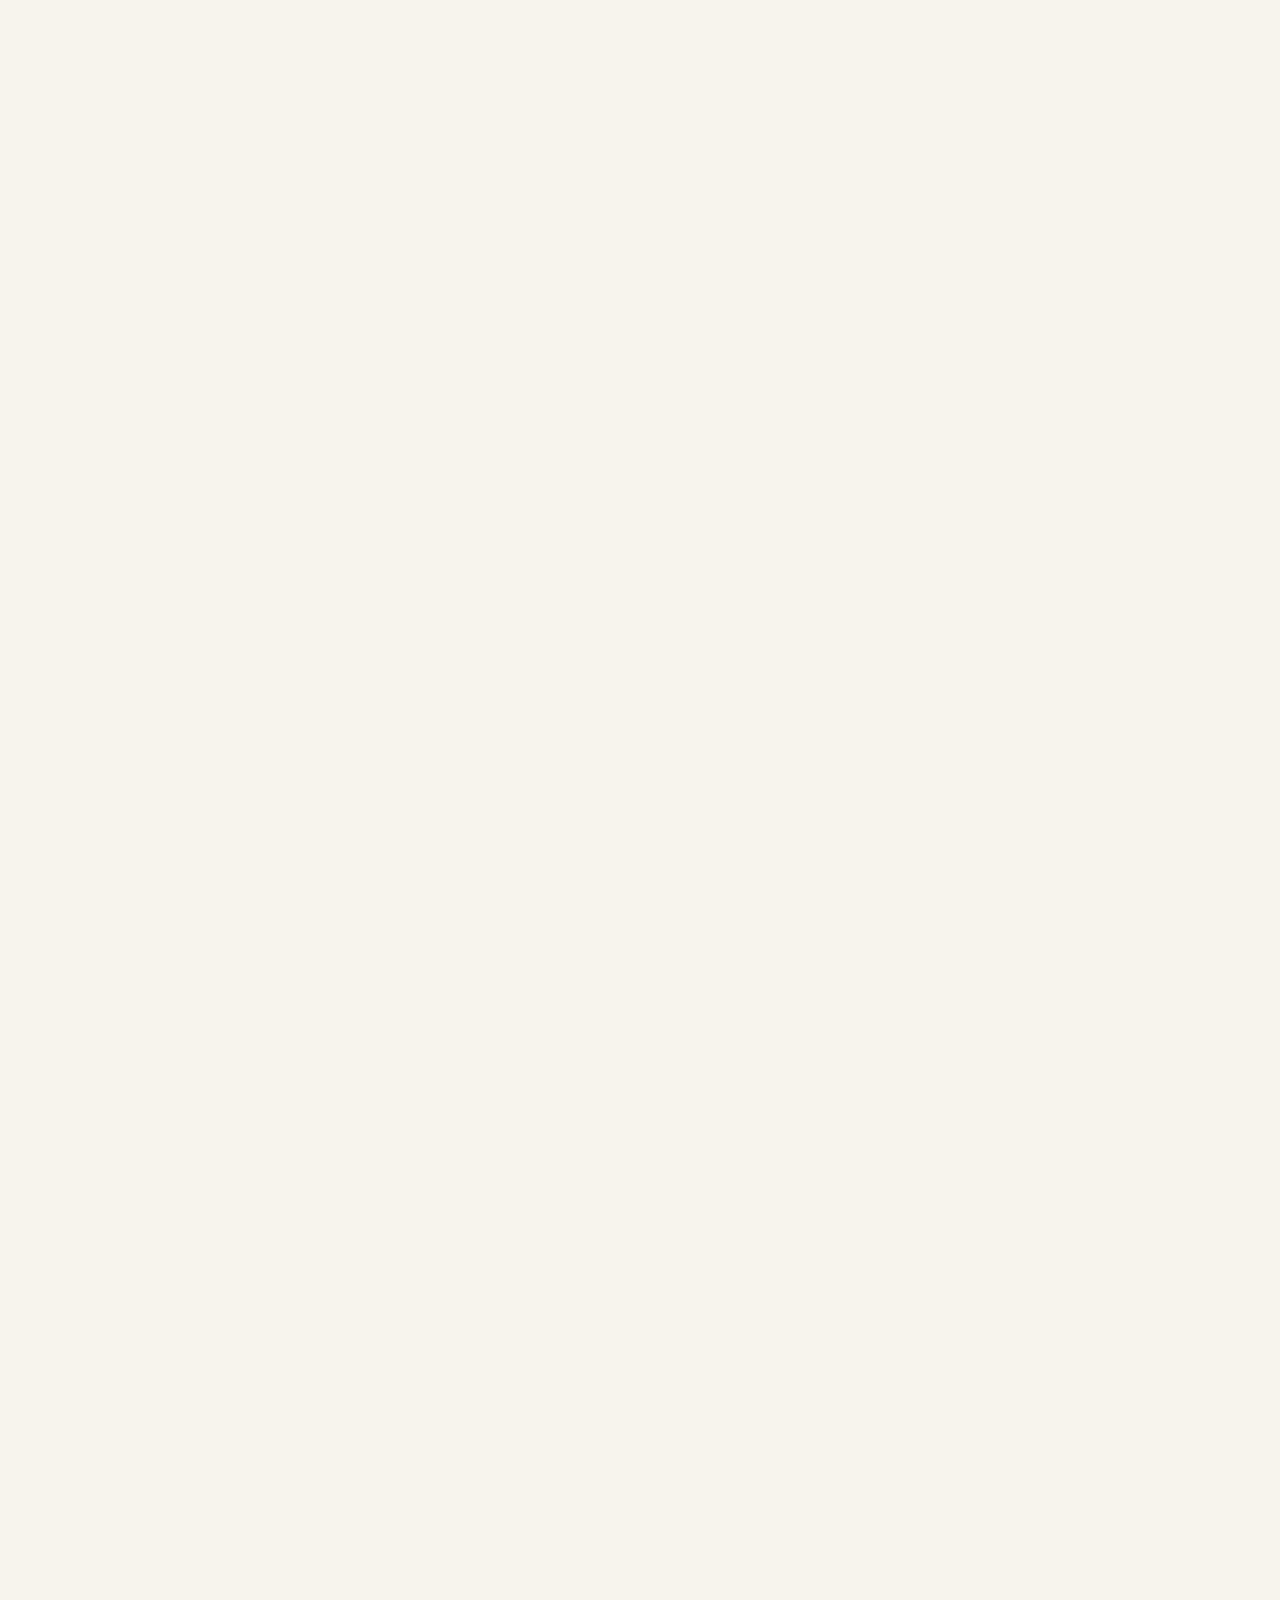
==== About.html @ 475d8a4c "Initial website upload" ====
<!DOCTYPE html>
<html lang="en">

<head>

    <meta charset="UTF-8">

    <meta name="viewport" content="width=device-width, initial-scale=1.0">

    <title>About | Gurpreet</title>

    <link rel="stylesheet" href="Css/Style.css">

</head>


<body>


    <!-- NAVIGATION -->

    <nav class="navbar">

        <div class="logo">
            Gurpreet
        </div>


        <div class="nav-links">

            <a href="Index.html">Home</a>
            <a href="About.html">About</a>
            <a href="Coffee.html">Coffee</a>
            <a href="Shop.html">Shop</a>
            <a href="Innovation.html">Innovation</a>
            <a href="Career.html">Career</a>
            <a href="Journal.html">Journal</a>
        </div>
        <button class="menu-button" onclick="toggleMenu()">
            ☰
        </button>
    </nav>


    <!-- ABOUT HERO -->

    <main>

        <section class="page-hero">

            <p class="eyebrow">
                ABOUT ME
            </p>

            <h1>
                My journey through<br>
                coffee & innovation.
            </h1>

            <p class="page-intro">
                I'm building my journey around coffee,
                food & beverage, entrepreneurship and
                creating experiences people remember.
            </p>

        </section>
        </section>


        <!-- ABOUT PORTRAIT -->

        <section class="about-portrait">

            <div class="about-portrait-image">
                <img src="Images\about-portrait.jpeg" alt="Gurpreet">
            </div>

            <div class="about-portrait-text">

                <p class="eyebrow">
                    THE PERSON BEHIND THE WORK
                </p>

                <h2>
                    Coffee, beverages,
                    business & curiosity.
                </h2>

                <p>
                    I'm interested in understanding how ideas become
                    products, experiences and businesses people actually
                    want to be part of.
                </p>

            </div>

        </section>



        <!-- MY STORY -->

        <section class="about-content">

            <div class="section-label">
                MY STORY
            </div>


            <div class="story">

                <h2>
                    Building businesses,
                    one idea at a time.
                </h2>

                <p>
                    My journey has grown around the food & beverage
                    industry, with a particular interest in coffee,
                    beverages, hospitality and business.
                </p>


                <p>
                    I enjoy being involved in the process — from
                    understanding a product and experimenting with
                    ideas to thinking about customers, operations
                    and how a concept can become a real business.
                </p>

                <p>
                    Today, this website brings together different
                    parts of that journey: my work, my coffee business,
                    beverage experiments, ideas and the things I'm
                    continuing to learn.
                </p>

            </div>

        </section>
        <section class="about-focus">

            <div class="section-label">
                WHAT I'M EXPLORING
            </div>

            <div class="focus-grid">

                <div class="focus-item">
                    <h3>Coffee</h3>
                    <p>
                        Beans, brewing, cold brew and the
                        details behind a great cup.
                    </p>
                </div>

                <div class="focus-item">
                    <h3>Beverages</h3>
                    <p>
                        Flavours, recipes, concepts and
                        beverage development.
                    </p>
                </div>

                <div class="focus-item">
                    <h3>Business</h3>
                    <p>
                        Building ideas into practical
                        products and experiences.
                    </p>
                </div>

                <div class="focus-item">
                    <h3>Learning</h3>
                    <p>
                        Documenting experiments, lessons
                        and everything I'm discovering.
                    </p>
                </div>

            </div>

        </section>

    </main>


    <!-- FOOTER -->

    <footer>

        <div class="logo">
            Gurpreet
        </div>

        <p>
            Coffee • Beverage Innovation • Career
        </p>

    </footer>
    <script src="js/script.js"></script>

</body>

</html>
---- Css/Style.css ----
/* ========================================
   GURPREET WEBSITE
   ======================================== */


/* ---------- RESET ---------- */

* {
    margin: 0;
    padding: 0;
    box-sizing: border-box;
}


/* ---------- BODY ---------- */

body {
    font-family: Arial, sans-serif;
    background-color: #f7f3ed;
    color: #2b211b;
}


/* ---------- NAVIGATION ---------- */

.navbar {
    width: 100%;
    padding: 30px 60px;

    display: flex;
    justify-content: space-between;
    align-items: center;
}


/* LOGO */

.logo {
    font-size: 24px;
    font-weight: 600;
}


/* NAVIGATION LINKS */

.nav-links {
    display: flex;
    gap: 30px;
}


.nav-links a {

    text-decoration: none;

    color: #2b211b;

    font-size: 13px;
    letter-spacing: 0.5px;
    transition: opacity 0.3s ease;

}

.nav-links a:hover {
    opacity: 0.5;
}


/* ---------- HERO ---------- */

.hero {
    min-height: calc(100vh - 90px);

    display: flex;
    flex-direction: column;

    justify-content: center;
    align-items: center;

    text-align: center;

    padding: 40px 20px;
}


/* SMALL TITLE */

.eyebrow {
    font-size: 13px;
    letter-spacing: 3px;

    margin-bottom: 25px;

    opacity: 0.65;
}


/* MAIN HEADING */

.hero h1 {
    font-size: clamp(60px, 8vw, 120px);

    line-height: 0.95;

    letter-spacing: -5px;

    font-weight: 500;

    margin-bottom: 35px;
}


/* DESCRIPTION */

.hero-text {
    max-width: 520px;

    font-size: 18px;

    line-height: 1.6;

    opacity: 0.75;

    margin-bottom: 35px;
}


/* ---------- BUTTONS ---------- */

.hero-buttons {
    display: flex;
    gap: 15px;
}


.button {

    display: inline-block;

    padding: 15px 28px;

    background-color: #2b211b;

    color: #ffffff;

    text-decoration: none;

    border-radius: 2px;

    font-size: 13px;

    letter-spacing: 0.5px;

    transition: transform 0.3s ease,
        opacity 0.3s ease;

}


.button:hover {
    transform: translateY(-2px);

    opacity: 0.85;
}


/* SECONDARY BUTTON */

.button.secondary {
    background-color: transparent;

    color: #2b211b;

    border: 1px solid #2b211b;
}


/* ---------- MOBILE ---------- */

@media (max-width: 768px) {

    .navbar {
        padding: 22px 25px;
    }


    .nav-links {
        display: none;
    }


    .hero h1 {
        letter-spacing: -3px;
    }


    .hero-text {
        font-size: 16px;
    }

}

/* ========================================
   ABOUT PAGE
   ======================================== */


/* ---------- PAGE HERO ---------- */

.page-hero {
    min-height: 65vh;

    display: flex;
    flex-direction: column;

    justify-content: center;
    align-items: center;

    text-align: center;

    padding: 80px 25px;
}


.page-hero h1 {
    font-size: clamp(55px, 8vw, 110px);

    line-height: 0.95;

    letter-spacing: -4px;

    font-weight: 500;

    margin-bottom: 30px;
}


.page-intro {
    max-width: 550px;

    font-size: 19px;

    line-height: 1.6;

    opacity: 0.7;
}


/* ---------- ABOUT CONTENT ---------- */

.about-content {
    max-width: 1100px;

    margin: 0 auto;

    padding: 120px 40px;

    display: grid;

    grid-template-columns: 1fr 2fr;

    gap: 80px;
}


.section-label {
    font-size: 12px;

    letter-spacing: 3px;

    opacity: 0.6;
}


.story h2 {
    font-size: clamp(35px, 5vw, 60px);

    line-height: 1;

    letter-spacing: -2px;

    font-weight: 500;

    margin-bottom: 40px;
}


.story p {
    max-width: 650px;

    font-size: 18px;

    line-height: 1.8;

    margin-bottom: 25px;

    opacity: 0.75;
}


/* ---------- FOOTER ---------- */

footer {
    padding: 50px 60px;

    border-top: 1px solid rgba(43, 33, 27, 0.15);

    display: flex;

    justify-content: space-between;

    align-items: center;
}


footer p {
    font-size: 13px;

    opacity: 0.6;
}


/* ---------- MOBILE ABOUT PAGE ---------- */

@media (max-width: 768px) {

    .page-hero {
        min-height: 60vh;
    }


    .page-hero h1 {
        letter-spacing: -3px;
    }


    .about-content {
        grid-template-columns: 1fr;

        gap: 35px;

        padding: 80px 25px;
    }


    footer {
        padding: 40px 25px;

        flex-direction: column;

        gap: 15px;

        align-items: flex-start;
    }

}

/* ========================================
   COFFEE PAGE
   ======================================== */


/* ---------- COFFEE INTRO ---------- */

.coffee-intro {

    max-width: 1100px;

    margin: 0 auto;

    padding: 120px 40px;

    display: grid;

    grid-template-columns: 1fr 2fr;

    gap: 80px;
}


.coffee-text h2 {

    font-size: clamp(35px, 5vw, 60px);

    line-height: 1;

    letter-spacing: -2px;

    font-weight: 500;

    margin-bottom: 40px;

}


.coffee-text p {

    max-width: 650px;

    font-size: 18px;

    line-height: 1.8;

    margin-bottom: 25px;

    opacity: 0.75;

}


/* ---------- COFFEE GRID ---------- */

.coffee-grid {

    max-width: 1100px;

    margin: 0 auto;

    padding: 40px;

    display: grid;

    grid-template-columns: 1fr 1fr;

    border-top: 1px solid rgba(43, 33, 27, 0.15);

}


.coffee-card {

    padding: 55px 40px;

    border-bottom: 1px solid rgba(43, 33, 27, 0.15);

}


.coffee-card:nth-child(odd) {

    border-right: 1px solid rgba(43, 33, 27, 0.15);

}


.coffee-card span {

    font-size: 12px;

    letter-spacing: 2px;

    opacity: 0.5;

}


.coffee-card h3 {

    font-size: 32px;

    font-weight: 500;

    letter-spacing: -1px;

    margin: 25px 0 15px;

}


.coffee-card p {

    max-width: 400px;

    font-size: 16px;

    line-height: 1.7;

    opacity: 0.7;

}


/* ---------- COFFEE STATEMENT ---------- */

.coffee-statement {

    min-height: 50vh;

    display: flex;

    align-items: center;

    justify-content: center;

    text-align: center;

    padding: 100px 25px;

}


.coffee-statement p {

    max-width: 900px;

    font-size: clamp(35px, 5vw, 70px);

    line-height: 1.05;

    letter-spacing: -3px;

    font-weight: 500;

}


/* ---------- MOBILE ---------- */

@media (max-width: 768px) {

    .coffee-intro {

        grid-template-columns: 1fr;

        gap: 35px;

        padding: 80px 25px;

    }


    .coffee-grid {

        grid-template-columns: 1fr;

        padding: 25px;

    }


    .coffee-card {

        padding: 45px 10px;

    }


    .coffee-card:nth-child(odd) {

        border-right: none;

    }


    .coffee-statement p {

        letter-spacing: -2px;

    }

}

/* ========================================
   SHOP PAGE
   ======================================== */


/* ---------- SHOP SECTION ---------- */

.shop-section {

    max-width: 1200px;

    margin: 0 auto;

    padding: 100px 40px 140px;

}


/* ---------- PRODUCT GRID ---------- */

.product-grid {

    display: grid;

    grid-template-columns: repeat(3, 1fr);

    gap: 25px;

    margin-top: 50px;

}


/* ---------- PRODUCT CARD ---------- */

.product-card {

    border: 1px solid rgba(43, 33, 27, 0.15);

    background: rgba(255, 255, 255, 0.25);

    transition: transform 0.3s ease;

}


.product-card:hover {

    transform: translateY(-5px);

}


/* ---------- PRODUCT IMAGE ---------- */

.product-image {

    aspect-ratio: 1 / 1;

    background-color: #ded7cc;

    display: flex;

    align-items: center;

    justify-content: center;

    text-align: center;

}


.product-image span {

    font-size: 11px;

    letter-spacing: 3px;

    opacity: 0.55;

}


/* ---------- PRODUCT INFO ---------- */

.product-info {

    padding: 30px;

    min-height: 230px;

    display: flex;

    flex-direction: column;

    justify-content: space-between;

}


.product-info h2 {

    font-size: 28px;

    font-weight: 500;

    letter-spacing: -1px;

    margin-bottom: 12px;

}


.product-info p {

    font-size: 15px;

    line-height: 1.7;

    opacity: 0.65;

}


/* ---------- PRODUCT BOTTOM ---------- */

.product-bottom {

    display: flex;

    justify-content: space-between;

    align-items: center;

    gap: 15px;

}


.price {

    font-size: 15px;

    font-weight: 600;

}


.product-button {

    display: inline-block;

    padding: 10px 17px;

    border: 1px solid #2b211b;

    border-radius: 25px;

    color: #2b211b;

    text-decoration: none;

    font-size: 12px;

    transition: all 0.3s ease;

}


.product-button:hover {

    background-color: #2b211b;

    color: #ffffff;

}


.product-button.disabled {

    opacity: 0.4;

    border-color: #2b211b;

}


/* ---------- SHOP STATEMENT ---------- */

.shop-statement {

    min-height: 45vh;

    padding: 100px 25px;

    display: flex;

    justify-content: center;

    align-items: center;

    text-align: center;

}


.shop-statement p {

    max-width: 850px;

    font-size: clamp(35px, 5vw, 70px);

    line-height: 1.05;

    letter-spacing: -3px;

    font-weight: 500;

}


/* ---------- MOBILE SHOP ---------- */

@media (max-width: 900px) {

    .product-grid {

        grid-template-columns: 1fr 1fr;

    }

}


@media (max-width: 600px) {

    .shop-section {

        padding: 80px 25px 100px;

    }


    .product-grid {

        grid-template-columns: 1fr;

    }


    .product-info {

        min-height: 210px;

    }


    .shop-statement p {

        letter-spacing: -2px;

    }

}

/* ========================================
   INNOVATION PAGE
   ======================================== */


/* ---------- INNOVATION INTRO ---------- */

.innovation-intro {

    max-width: 1100px;

    margin: 0 auto;

    padding: 120px 40px;

    display: grid;

    grid-template-columns: 1fr 2fr;

    gap: 80px;

}


.innovation-text h2 {

    font-size: clamp(35px, 5vw, 60px);

    line-height: 1;

    letter-spacing: -2px;

    font-weight: 500;

    margin-bottom: 40px;

}


.innovation-text p {

    max-width: 650px;

    font-size: 18px;

    line-height: 1.8;

    margin-bottom: 25px;

    opacity: 0.75;

}


/* ---------- INNOVATION GRID ---------- */

.innovation-grid {

    max-width: 1100px;

    margin: 0 auto;

    padding: 40px;

    display: grid;

    grid-template-columns: 1fr 1fr;

    border-top: 1px solid rgba(43, 33, 27, 0.15);

}


.innovation-card {

    padding: 55px 40px;

    border-bottom: 1px solid rgba(43, 33, 27, 0.15);

}


.innovation-card:nth-child(odd) {

    border-right: 1px solid rgba(43, 33, 27, 0.15);

}


.innovation-card span {

    font-size: 12px;

    letter-spacing: 2px;

    opacity: 0.5;

}


.innovation-card h3 {

    font-size: 30px;

    font-weight: 500;

    letter-spacing: -1px;

    margin: 25px 0 15px;

}


.innovation-card p {

    max-width: 420px;

    font-size: 16px;

    line-height: 1.7;

    opacity: 0.7;

}


/* ---------- PROJECTS ---------- */

.innovation-projects {

    max-width: 1100px;

    margin: 0 auto;

    padding: 120px 40px;

}


.project-list {

    margin-top: 50px;

    border-top: 1px solid rgba(43, 33, 27, 0.15);

}


.project-row {

    display: grid;

    grid-template-columns: 60px 1.5fr 1fr;

    align-items: center;

    gap: 30px;

    padding: 30px 0;

    border-bottom: 1px solid rgba(43, 33, 27, 0.15);

}


.project-row span {

    font-size: 12px;

    opacity: 0.5;

}


.project-row h3 {

    font-size: 24px;

    font-weight: 500;

}


.project-row p {

    font-size: 14px;

    opacity: 0.6;

}


}


/* ---------- MOBILE ---------- */

@media (max-width: 768px) {

    .innovation-intro {

        grid-template-columns: 1fr;

        gap: 35px;

        padding: 80px 25px;

    }


    .innovation-grid {

        grid-template-columns: 1fr;

        padding: 25px;

    }


    .innovation-card {

        padding: 45px 10px;

    }


    .innovation-card:nth-child(odd) {

        border-right: none;

    }


    .innovation-projects {

        padding: 80px 25px;

    }


    .project-row {

        grid-template-columns: 40px 1fr;

        gap: 15px;

    }


    .project-row p {

        grid-column: 2;

    }


    .innovation-statement p {

        letter-spacing: -2px;

    }

}

/* ========================================
   CAREER PAGE
   ======================================== */


/* ---------- CAREER SECTION ---------- */

.career-section {

    max-width: 1100px;

    margin: 0 auto;

    padding: 120px 40px;

}


/* ---------- EXPERIENCE ---------- */

.experience-list {

    margin-top: 60px;

}


.experience-item {

    display: grid;

    grid-template-columns: 220px 1fr;

    gap: 60px;

    padding: 45px 0;

    border-top: 1px solid rgba(43, 33, 27, 0.15);

}


.experience-item:last-child {

    border-bottom: 1px solid rgba(43, 33, 27, 0.15);

}


.experience-date {

    font-size: 12px;

    letter-spacing: 2px;

    opacity: 0.55;

}


.experience-content h2 {

    font-size: 32px;

    font-weight: 500;

    letter-spacing: -1px;

    margin-bottom: 8px;

}


.experience-content h3 {

    font-size: 14px;

    font-weight: 400;

    letter-spacing: 1px;

    text-transform: uppercase;

    opacity: 0.55;

    margin-bottom: 25px;

}


.experience-content p {

    max-width: 600px;

    font-size: 17px;

    line-height: 1.7;

    opacity: 0.7;

}


/* ---------- SKILLS ---------- */

.skills-section {

    max-width: 1100px;

    margin: 0 auto;

    padding: 80px 40px 120px;

}


.skills-grid {

    display: grid;

    grid-template-columns: 1fr 1fr;

    margin-top: 50px;

    border-top: 1px solid rgba(43, 33, 27, 0.15);

}


.skill {

    padding: 25px 0;

    font-size: 20px;

    border-bottom: 1px solid rgba(43, 33, 27, 0.15);

}


.skill:nth-child(odd) {

    margin-right: 40px;

}


/* ---------- PROJECTS ---------- */

.career-projects {

    max-width: 1100px;

    margin: 0 auto;

    padding: 80px 40px 120px;

}


.career-project-list {

    margin-top: 50px;

}


.career-project {

    display: grid;

    grid-template-columns: 60px 1fr;

    gap: 30px;

    padding: 35px 0;

    border-top: 1px solid rgba(43, 33, 27, 0.15);

}


.career-project:last-child {

    border-bottom: 1px solid rgba(43, 33, 27, 0.15);

}


.career-project span {

    font-size: 12px;

    opacity: 0.5;

}


.career-project h3 {

    font-size: 28px;

    font-weight: 500;

    margin-bottom: 10px;

}


.career-project p {

    font-size: 15px;

    line-height: 1.7;

    opacity: 0.65;

}


/* ---------- CAREER CONTACT ---------- */

.career-contact {

    min-height: 65vh;

    padding: 120px 25px;

    display: flex;

    flex-direction: column;

    justify-content: center;

    align-items: center;

    text-align: center;

}


.career-contact h2 {

    font-size: clamp(45px, 7vw, 90px);

    line-height: 0.95;

    letter-spacing: -4px;

    font-weight: 500;

    margin: 25px 0 30px;

}


.career-contact p:not(.eyebrow) {

    max-width: 500px;

    font-size: 17px;

    line-height: 1.7;

    opacity: 0.7;

    margin-bottom: 30px;

}


/* ---------- MOBILE ---------- */

@media (max-width: 768px) {

    .career-section {

        padding: 80px 25px;

    }


    .experience-item {

        grid-template-columns: 1fr;

        gap: 20px;

        padding: 40px 0;

    }


    .skills-section {

        padding: 60px 25px 80px;

    }


    .skills-grid {

        grid-template-columns: 1fr;

    }


    .skill:nth-child(odd) {

        margin-right: 0;

    }


    .career-projects {

        padding: 60px 25px 80px;

    }


    .career-contact {

        min-height: 55vh;

    }


    .career-contact h2 {

        letter-spacing: -3px;

    }

}

/* ========================================
   JOURNAL PAGE
   ======================================== */


/* ---------- JOURNAL INTRO ---------- */

.journal-intro {

    max-width: 1100px;

    margin: 0 auto;

    padding: 120px 40px;

    display: grid;

    grid-template-columns: 1fr 2fr;

    gap: 80px;

}


.journal-intro-text h2 {

    font-size: clamp(40px, 5vw, 65px);

    line-height: 1;

    letter-spacing: -3px;

    font-weight: 500;

    margin-bottom: 35px;

}


.journal-intro-text p {

    max-width: 650px;

    font-size: 18px;

    line-height: 1.8;

    opacity: 0.7;

}


/* ---------- JOURNAL SECTION ---------- */

.journal-section {

    max-width: 1100px;

    margin: 0 auto;

    padding: 40px;

}


.journal-list {

    margin-top: 50px;

    border-top: 1px solid rgba(43, 33, 27, 0.15);

}


/* ---------- JOURNAL POST ---------- */

.journal-post {

    display: grid;

    grid-template-columns: 60px 1fr 100px;

    gap: 30px;

    padding: 45px 0;

    border-bottom: 1px solid rgba(43, 33, 27, 0.15);

}


.journal-number {

    font-size: 12px;

    opacity: 0.5;

}


.journal-category {

    font-size: 11px;

    letter-spacing: 3px;

    opacity: 0.5;

    margin-bottom: 18px;

}


.journal-post-content h2 {

    font-size: 32px;

    line-height: 1.1;

    letter-spacing: -1px;

    font-weight: 500;

    margin-bottom: 15px;

}


.journal-excerpt {

    max-width: 600px;

    font-size: 16px;

    line-height: 1.7;

    opacity: 0.65;

    margin-bottom: 20px;

}


.read-more {

    color: #2b211b;

    text-decoration: none;

    font-size: 13px;

    border-bottom: 1px solid rgba(43, 33, 27, 0.5);

    padding-bottom: 3px;

}


.read-more:hover {

    opacity: 0.5;

}


.journal-date {

    font-size: 11px;

    letter-spacing: 2px;

    opacity: 0.5;

    text-align: right;

}


/* ---------- JOURNAL STATEMENT ---------- */

.journal-statement {

    min-height: 55vh;

    padding: 120px 25px;

    display: flex;

    justify-content: center;

    align-items: center;

    text-align: center;

}


.journal-statement p {

    font-size: clamp(45px, 7vw, 90px);

    line-height: 0.95;

    letter-spacing: -4px;

    font-weight: 500;

}


/* ---------- MOBILE ---------- */

@media (max-width: 768px) {

    .journal-intro {

        grid-template-columns: 1fr;

        gap: 35px;

        padding: 80px 25px;

    }


    .journal-section {

        padding: 40px 25px;

    }


    .journal-post {

        grid-template-columns: 40px 1fr;

        gap: 15px;

        padding: 40px 0;

    }


    .journal-date {

        grid-column: 2;

        text-align: left;

        margin-top: 5px;

    }


    .journal-post-content h2 {

        font-size: 27px;

    }


    .journal-statement p {

        letter-spacing: -3px;

    }

}

/* ========================================
   HOME PAGE
   ======================================== */


/* ---------- HOME HERO ---------- */

.home-hero {

    min-height: calc(100vh - 90px);

    padding: 190px 25px 80px;

    display: flex;

    flex-direction: column;

    justify-content: flex-start;
    align-items: center;

    text-align: center;

}


.home-hero h1 {

    max-width: 1100px;

    font-size: clamp(70px, 10vw, 145px);

    line-height: 0.88;

    letter-spacing: -7px;

    font-weight: 500;

    margin-bottom: 45px;

}


.home-hero-text {

    max-width: 600px;

    font-size: 19px;

    line-height: 1.7;

    opacity: 0.7;

    margin-bottom: 35px;

}


/* ---------- HOME INTRO ---------- */

.home-intro {

    max-width: 1100px;

    margin: 0 auto;

    padding: 140px 40px;

    display: grid;

    grid-template-columns: 1fr 2fr;

    gap: 80px;

}


.home-intro-content h2 {

    font-size: clamp(48px, 6vw, 78px);
    line-height: 1;

    letter-spacing: -3px;

    font-weight: 500;

    margin-bottom: 35px;

}


.home-intro-content p {

    max-width: 650px;

    font-size: 18px;

    line-height: 1.8;

    opacity: 0.7;

    margin-bottom: 20px;

}


/* ---------- TEXT LINK ---------- */

.text-link {

    display: inline-block;

    margin-top: 10px;

    color: #2b211b;

    text-decoration: none;

    font-size: 14px;

    border-bottom: 1px solid rgba(43, 33, 27, 0.5);

    padding-bottom: 4px;

}


.text-link:hover {

    opacity: 0.5;

}


/* ---------- COFFEE FEATURE ---------- */

.home-feature {

    max-width: 1200px;

    margin: 0 auto;

    padding: 60px 40px 140px;

    display: grid;

    grid-template-columns: 1fr 1fr;

    min-height: 650px;

}


.feature-content {

    padding: 70px;

    display: flex;

    flex-direction: column;

    justify-content: center;

    background-color: #e9e1d6;

}


.feature-content h2 {

    font-size: clamp(40px, 5vw, 65px);

    line-height: 0.98;

    letter-spacing: -3px;

    font-weight: 500;

    margin: 20px 0 25px;

}


.feature-content p:not(.eyebrow) {

    max-width: 450px;

    font-size: 17px;

    line-height: 1.7;

    opacity: 0.7;

    margin-bottom: 30px;

}


.feature-content .button {

    align-self: flex-start;

}


.feature-placeholder {

    background-color: #d5cdc1;

    display: flex;

    align-items: center;

    justify-content: center;

}


.feature-placeholder span {

    font-size: 11px;

    letter-spacing: 3px;

    opacity: 0.5;

}


/* ---------- HOME INNOVATION ---------- */

.home-innovation {

    max-width: 1100px;

    margin: 0 auto;

    padding: 140px 40px;

    display: grid;

    grid-template-columns: 1fr 2fr;

    gap: 80px;

}


.home-innovation-content h2 {

    max-width: 750px;

    font-size: clamp(40px, 5vw, 65px);

    line-height: 1;

    letter-spacing: -3px;

    font-weight: 500;

    margin-bottom: 30px;

}


.home-innovation-content p {

    max-width: 600px;

    font-size: 18px;

    line-height: 1.8;

    opacity: 0.7;

    margin-bottom: 15px;

}


/* ---------- HOME SHOP ---------- */

.home-shop {

    max-width: 1100px;

    margin: 0 auto;

    padding: 120px 40px;

}


.home-shop-header {

    display: flex;

    justify-content: space-between;

    align-items: flex-end;

    gap: 30px;

    margin-top: 40px;

    margin-bottom: 50px;

}


.home-shop-header h2 {

    max-width: 600px;

    font-size: clamp(40px, 5vw, 65px);

    line-height: 1;

    letter-spacing: -3px;

    font-weight: 500;

}


.home-product-grid {

    display: grid;

    grid-template-columns: 1fr 1fr;

    gap: 25px;

}


.home-product {

    color: #2b211b;

    text-decoration: none;

}


.home-product-image {

    aspect-ratio: 1 / 1;

    background-color: #ded7cc;

    display: flex;

    align-items: center;

    justify-content: center;

    margin-bottom: 20px;

}


.home-product-image span {

    font-size: 11px;

    letter-spacing: 3px;

    opacity: 0.5;

}


.home-product h3 {

    font-size: 24px;

    font-weight: 500;

    margin-bottom: 5px;

}


.home-product p {

    font-size: 14px;

    opacity: 0.6;

}


/* ---------- HOME CAREER ---------- */

.home-career {

    max-width: 1100px;

    margin: 0 auto;

    padding: 140px 40px;

    display: grid;

    grid-template-columns: 1fr 2fr;

    gap: 80px;

}


.home-career-content h2 {

    font-size: clamp(40px, 5vw, 65px);

    line-height: 1;

    letter-spacing: -3px;

    font-weight: 500;

    margin-bottom: 30px;

}


.home-career-content p {

    max-width: 600px;

    font-size: 18px;

    line-height: 1.8;

    opacity: 0.7;

    margin-bottom: 30px;

}


/* ---------- HOME JOURNAL ---------- */

.home-journal {

    max-width: 1100px;

    margin: 0 auto;

    padding: 120px 40px;

}


.home-journal-header {

    display: flex;

    justify-content: space-between;

    align-items: flex-end;

    margin-top: 40px;

    margin-bottom: 50px;

}


.home-journal-header h2 {

    font-size: clamp(40px, 5vw, 65px);

    line-height: 1;

    letter-spacing: -3px;

    font-weight: 500;

}


.home-journal-list {

    border-top: 1px solid rgba(43, 33, 27, 0.15);

}


.home-journal-item {

    display: grid;

    grid-template-columns: 60px 1fr 100px;

    align-items: center;

    gap: 30px;

    padding: 30px 0;

    border-bottom: 1px solid rgba(43, 33, 27, 0.15);

    color: #2b211b;

    text-decoration: none;

}


.home-journal-item span {

    font-size: 12px;

    opacity: 0.5;

}


.home-journal-item h3 {

    font-size: 22px;

    font-weight: 500;

}


.home-journal-item p {

    font-size: 11px;

    letter-spacing: 2px;

    opacity: 0.5;

    text-align: right;

}


/* ---------- FINAL CTA ---------- */

.home-final {

    min-height: 70vh;

    padding: 120px 25px;

    display: flex;

    flex-direction: column;

    justify-content: center;

    align-items: center;

    text-align: center;

}


.home-final h2 {

    max-width: 900px;

    font-size: clamp(50px, 8vw, 110px);

    line-height: 0.9;

    letter-spacing: -5px;

    font-weight: 500;

    margin: 25px 0 40px;

}


/* ---------- HOME MOBILE ---------- */

@media (max-width: 768px) {

    .home-hero h1 {

        letter-spacing: -4px;

    }


    .home-intro,
    .home-innovation,
    .home-career {

        grid-template-columns: 1fr;

        gap: 35px;

        padding: 90px 25px;

    }


    .home-feature {

        grid-template-columns: 1fr;

        padding: 30px 25px 90px;

    }


    .feature-content {

        padding: 50px 30px;

        min-height: 500px;

    }


    .f.feature-image {

        min-height: 400px;

    }


    .home-shop {

        padding: 90px 25px;

    }


    .home-shop-header {

        flex-direction: column;

        align-items: flex-start;

    }


    .home-product-grid {

        grid-template-columns: 1fr;

    }


    .home-journal {

        padding: 90px 25px;

    }


    .home-journal-header {

        flex-direction: column;

        align-items: flex-start;

        gap: 25px;

    }


    .home-journal-item {

        grid-template-columns: 40px 1fr;

        gap: 15px;

    }


    .home-journal-item p {

        grid-column: 2;

        text-align: left;

    }


    .home-final h2 {

        letter-spacing: -3px;

    }

}

/* ========================================
   HOME IMAGES
   ======================================== */


.feature-image {

    overflow: hidden;

}


.feature-image img {

    width: 100%;

    height: 100%;

    object-fit: cover;

    display: block;

    transition: transform 0.8s ease;

}


.feature-image:hover img {

    transform: scale(1.03);

}

/* ========================================
   MOBILE NAVIGATION
   ======================================== */

.menu-button {

    display: none;

    background: none;

    border: none;

    color: #2b211b;

    font-size: 26px;

    cursor: pointer;

}


/* ---------- MOBILE ---------- */

@media (max-width: 768px) {

    .navbar {

        position: relative;

    }


    .menu-button {

        display: block;

    }


    .nav-links {

        display: none;

        position: absolute;

        top: 75px;

        left: 25px;

        right: 25px;

        padding: 25px;

        background-color: #f7f3ed;

        border: 1px solid rgba(43, 33, 27, 0.15);

        flex-direction: column;

        gap: 20px;

        z-index: 1000;

    }


    .nav-links.active {

        display: flex;

    }


    .nav-links a {

        font-size: 17px;

    }

}

/* ========================================
   ANIMATIONS
   ======================================== */


/* ---------- PAGE LOAD ---------- */

body {

    opacity: 0;

    transition: opacity 0.6s ease;

}


body.page-loaded {

    opacity: 1;

}


/* ---------- LINKS ---------- */

.nav-links a {

    position: relative;

}


.nav-links a::after {

    content: "";

    position: absolute;

    left: 0;

    bottom: -5px;

    width: 0;

    height: 1px;

    background-color: #2b211b;

    transition: width 0.3s ease;

}


.nav-links a:hover::after {

    width: 100%;

}


/* ---------- BUTTON ANIMATION ---------- */

.button {

    transition:
        transform 0.3s ease,
        opacity 0.3s ease,
        background-color 0.3s ease;

}


.button:hover {

    transform: translateY(-3px);

}


/* ---------- PRODUCT HOVER ---------- */

.home-product-image {

    overflow: hidden;

}


.home-product-image {

    transition: transform 0.4s ease;

}


.home-product:hover .home-product-image {

    transform: scale(0.98);

}


/* ---------- IMAGE ZOOM ---------- */

.feature-image {

    overflow: hidden;

}


.feature-image img {

    transition: transform 0.8s ease;

}


.feature-image:hover img {

    transform: scale(1.04);

}


/* ---------- REDUCED MOTION ---------- */

@media (prefers-reduced-motion: reduce) {

    * {

        animation-duration: 0.01ms !important;

        animation-iteration-count: 1 !important;

        transition-duration: 0.01ms !important;

        scroll-behavior: auto !important;

    }

}

/* ========================================
   ABOUT FOCUS
   ======================================== */

.about-focus {

    max-width: 1100px;

    margin: 0 auto;

    padding: 40px 40px 140px;

}


.focus-grid {

    display: grid;

    grid-template-columns: 1fr 1fr;

    margin-top: 50px;

    border-top: 1px solid rgba(43, 33, 27, 0.15);

}


.focus-item {

    padding: 40px 0;

    border-bottom: 1px solid rgba(43, 33, 27, 0.15);

}


.focus-item:nth-child(odd) {

    margin-right: 50px;

}


.focus-item h3 {

    font-size: 28px;

    font-weight: 500;

    margin-bottom: 12px;

}


.focus-item p {

    max-width: 450px;

    font-size: 16px;

    line-height: 1.7;

    opacity: 0.65;

}


@media (max-width: 768px) {

    .about-focus {

        padding: 40px 25px 90px;

    }


    .focus-grid {

        grid-template-columns: 1fr;

    }


    .focus-item:nth-child(odd) {

        margin-right: 0;

    }

}

/* ========================================
   SIPSTERS & CO.
   ======================================== */

.home-business {

    max-width: 1400px;

    margin: 0 auto;

    padding: 90px 50px 160px;

    display: grid;

    grid-template-columns: 1.25fr 0.9fr;

    align-items: stretch;

}


/* ---------- MAIN IMAGE ---------- */

.business-image {

    min-height: 780px;

    overflow: hidden;

    background: #d5cdc1;

}


.business-image img {

    width: 100%;

    height: 100%;

    display: block;

    object-fit: cover;

    object-position: center;

    transition: transform 0.8s ease;

}


.business-image:hover img {

    transform: scale(1.02);

}


/* ---------- CONTENT ---------- */

.business-content {

    padding: 75px 65px 65px;

    background: #eee7de;

    display: flex;

    flex-direction: column;

    justify-content: flex-start;

}


/* ---------- LOGO ---------- */

.business-logo {

    width: 92px;

    height: 92px;

    object-fit: contain;

    display: block;

    margin-bottom: 35px;

}


/* ---------- LABEL ---------- */

.business-content .eyebrow {

    margin-bottom: 18px;

}


/* ---------- TITLE ---------- */

.business-content h2 {

    font-size: clamp(50px, 5vw, 76px);

    line-height: 0.92;

    letter-spacing: -4px;

    font-weight: 500;

    margin: 0 0 22px;

}


/* ---------- LOCATION ---------- */

.business-location {

    font-size: 12px !important;

    letter-spacing: 2.5px;

    text-transform: uppercase;

    opacity: 0.5 !important;

    margin: 0 0 35px;

}


/* ---------- STORY ---------- */

.business-content p:not(.eyebrow):not(.business-location) {

    max-width: 540px;

    font-size: 16px;

    line-height: 1.85;

    opacity: 0.72;

    margin: 0 0 24px;

}


/* ---------- DETAILS ---------- */

.business-details {

    display: flex;

    flex-wrap: wrap;

    gap: 10px;

    margin: 12px 0 30px;

}


.business-details span {

    font-size: 9px;

    letter-spacing: 2px;

    padding: 9px 12px;

    border: 1px solid rgba(43, 33, 27, 0.2);

}


/* ---------- BUTTON ---------- */

.business-content .button {

    align-self: flex-start;

    margin-top: 5px;

}


/* ---------- FOOD IMAGE ---------- */

.business-food-image {

    width: 100%;

    max-width: 360px;

    height: 245px;

    margin-top: 55px;

    overflow: hidden;

}


.business-food-image img {

    width: 100%;

    height: 100%;

    display: block;

    object-fit: cover;

    object-position: center;

    transition: transform 0.8s ease;

}


.business-food-image:hover img {

    transform: scale(1.03);

}


/* ---------- MOBILE ---------- */

@media (max-width: 768px) {

    .home-business {

        grid-template-columns: 1fr;

        padding: 40px 20px 90px;

    }


    .business-image {

        min-height: 420px;

    }


    .business-content {

        padding: 50px 30px 45px;

    }


    .business-logo {

        width: 78px;

        height: 78px;

        margin-bottom: 28px;

    }


    .business-content h2 {

        font-size: 52px;

        letter-spacing: -3px;

    }


    .business-content p:not(.eyebrow):not(.business-location) {

        font-size: 16px;

        line-height: 1.75;

    }


    .business-food-image {

        max-width: 100%;

        height: 260px;

        margin-top: 40px;

    }

}

/* =========================================
   CAREER VISUAL JOURNEY
========================================= */

.career-visuals {
    padding: 110px 7%;
    background: #f7f3ed;
}

.career-visual-intro {
    max-width: 620px;
    margin-bottom: 60px;
}

.career-visual-intro .eyebrow {
    margin-bottom: 18px;
}

.career-visual-intro h2 {
    font-family: Georgia, "Times New Roman", serif;
    font-size: clamp(42px, 5vw, 72px);
    line-height: 0.98;
    font-weight: 400;
    color: #2b211b;
    margin: 0 0 25px;
}

.career-visual-intro p:last-child {
    max-width: 560px;
    font-size: 16px;
    line-height: 1.8;
    color: #5d5149;
}


/* PHOTO GRID */

.career-visual-grid {
    display: grid;
    grid-template-columns: 1.15fr 0.85fr 1fr;
    grid-template-rows: 330px 260px;
    gap: 16px;
}


/* PHOTO BOX */

.career-visual {
    position: relative;
    overflow: hidden;
    background: #e8e0d6;
    min-height: 260px;
}

.career-visual img {
    width: 100%;
    height: 100%;
    display: block;
    object-fit: cover;
    transition: transform 0.7s ease;
}

.career-visual:hover img {
    transform: scale(1.04);
}


/* FIRST IMAGE */

.career-visual:first-child {
    grid-row: span 2;
}


/* TRAINING IMAGE */

.career-visual:last-child {
    grid-column: 2 / 4;
}


/* DARK OVERLAY */

.career-visual::after {
    content: "";
    position: absolute;
    inset: 0;
    background: linear-gradient(to top,
            rgba(20, 15, 12, 0.45),
            transparent 45%);
    pointer-events: none;
}


/* PHOTO NUMBER */

.career-visual::before {
    content: "";
    position: absolute;
    z-index: 2;
    left: 20px;
    bottom: 18px;
    width: 28px;
    height: 1px;
    background: rgba(255, 255, 255, 0.8);
}


/* =========================================
   MOBILE
========================================= */

@media (max-width: 768px) {

    .career-visuals {
        padding: 70px 25px;
    }

    .career-visual-intro h2 {
        font-size: 42px;
    }

    .career-visual-grid {
        grid-template-columns: 1fr;
        grid-template-rows: auto;
        gap: 12px;
    }

    .career-visual,
    .career-visual:first-child,
    .career-visual:last-child {
        grid-column: auto;
        grid-row: auto;
        min-height: 300px;
    }

}

/* ==========================================
   CAREER PAGE — FINAL VISUAL GALLERY
   OVERRIDE
========================================== */

.career-visuals {
    width: 100%;
    box-sizing: border-box;
    display: block;
    clear: both;
    padding: 110px 7%;
    margin: 0;
    background: #f7f3ed;
}

.career-visual-intro {
    width: 100%;
    max-width: 650px;
    margin: 0 0 60px 0;
}

.career-visual-intro .eyebrow {
    display: block;
    margin-bottom: 18px;
    font-size: 11px;
    letter-spacing: 3px;
    text-transform: uppercase;
    color: #6b625b;
}

.career-visual-intro h2 {
    margin: 0 0 22px 0;
    font-family: Georgia, "Times New Roman", serif;
    font-size: clamp(42px, 5vw, 72px);
    line-height: 1;
    font-weight: 400;
    color: #2b211b;
}

.career-visual-intro p:last-child {
    max-width: 620px;
    margin: 0;
    font-size: 16px;
    line-height: 1.7;
    color: #62574f;
}


/* GALLERY */

.career-visual-grid {
    width: 100%;
    display: grid;
    grid-template-columns: 1.15fr 0.85fr 1fr;
    grid-template-rows: 320px 260px;
    gap: 16px;
    box-sizing: border-box;
}


/* EACH PHOTO */

.career-visual {
    position: relative;
    width: 100%;
    height: 100%;
    min-height: 0;
    overflow: hidden;
    background: #e4dbd0;
    border-radius: 3px;
    box-sizing: border-box;
}

.career-visual img {
    width: 100%;
    height: 100%;
    display: block;
    object-fit: cover;
    object-position: center;
    transition: transform 0.7s ease;
}

.career-visual:hover img {
    transform: scale(1.04);
}


/* LARGE FIRST PHOTO */

.career-visual:first-child {
    grid-column: 1;
    grid-row: 1 / 3;
}


/* SECOND PHOTO */

.career-visual:nth-child(2) {
    grid-column: 2;
    grid-row: 1;
}


/* THIRD PHOTO */

.career-visual:nth-child(3) {
    grid-column: 2;
    grid-row: 2;
}


/* FOURTH PHOTO */

.career-visual:nth-child(4) {
    grid-column: 3;
    grid-row: 1 / 3;
}


/* DARK PHOTO GRADIENT */

.career-visual::after {
    content: "";
    position: absolute;
    inset: 0;
    background: linear-gradient(to top,
            rgba(25, 19, 15, 0.45),
            rgba(25, 19, 15, 0) 55%);
    pointer-events: none;
}


/* KEEP CAREER SECTION BELOW */

.career-section {
    position: relative;
    z-index: 1;
    clear: both;
}


/* KEEP FOOTER BELOW EVERYTHING */

footer {
    position: relative;
    clear: both;
    width: 100%;
}


/* MOBILE */

@media (max-width: 768px) {

    .career-visuals {
        padding: 70px 25px;
    }

    .career-visual-intro {
        margin-bottom: 40px;
    }

    .career-visual-intro h2 {
        font-size: 42px;
    }

    .career-visual-grid {
        display: grid;
        grid-template-columns: 1fr;
        grid-template-rows: auto;
        gap: 12px;
    }

    .career-visual,
    .career-visual:first-child,
    .career-visual:nth-child(2),
    .career-visual:nth-child(3),
    .career-visual:nth-child(4) {
        grid-column: 1;
        grid-row: auto;
        height: 360px;
    }

}

/* =========================================
   CAREER VISUAL JOURNEY
   ========================================= */

.career-visuals {
    padding: 100px 6%;
    background: #f7f3ed;
}

.career-visual-intro {
    display: grid;
    grid-template-columns: 1.2fr 1fr;
    gap: 80px;
    align-items: end;
    margin-bottom: 60px;
}

.career-visual-intro .eyebrow {
    grid-column: 1 / -1;
    margin-bottom: -45px;
}

.career-visual-intro h2 {
    font-family: Georgia, serif;
    font-size: clamp(42px, 5vw, 72px);
    line-height: 0.95;
    font-weight: 400;
    max-width: 650px;
    margin: 0;
}

.career-visual-intro>p:last-child {
    max-width: 480px;
    font-size: 16px;
    line-height: 1.8;
    opacity: 0.7;
    margin: 0;
}


/* PHOTO GRID */

.career-visual-grid {
    display: grid;
    grid-template-columns: 1.25fr 0.75fr 0.75fr;
    grid-template-rows: 300px 300px;
    gap: 12px;
}


/* INDIVIDUAL PHOTO */

.career-visual {
    position: relative;
    overflow: hidden;
    background: #2b211b;
}

.career-visual img {
    width: 100%;
    height: 100%;
    object-fit: cover;
    display: block;
    transition: transform 0.7s ease;
}

.career-visual:hover img {
    transform: scale(1.04);
}


/* FIRST IMAGE — LARGE */

.career-visual:nth-child(1) {
    grid-row: 1 / 3;
}


/* SECOND IMAGE */

.career-visual:nth-child(2) {
    grid-column: 2;
    grid-row: 1;
}


/* THIRD IMAGE */

.career-visual:nth-child(3) {
    grid-column: 3;
    grid-row: 1;
}


/* FOURTH IMAGE — WIDE */

.career-visual:nth-child(4) {
    grid-column: 2 / 4;
    grid-row: 2;
}


/* DARK CAPTION */

.career-visual::after {
    content: "";
    position: absolute;
    inset: auto 0 0 0;
    height: 35%;
    background: linear-gradient(transparent,
            rgba(20, 15, 12, 0.85));
    pointer-events: none;
}


/* CAPTION */

.career-visual::before {
    position: absolute;
    z-index: 3;
    left: 22px;
    bottom: 20px;
    color: #ffffff;
    font-size: 13px;
    line-height: 1.4;
    letter-spacing: 1.2px;
    text-transform: uppercase;
    max-width: 80%;
}

.career-visual::after {
    content: "";
    position: absolute;
    inset: auto 0 0 0;
    height: 40%;
    background: linear-gradient(transparent,
            rgba(20, 15, 12, 0.85));
    pointer-events: none;
    z-index: 2;
}


/* LABELS */

.career-visual:nth-child(1)::before {
    content: "01  •  NATIONAL BARISTA CHAMPIONSHIP";
}

.career-visual:nth-child(2)::before {
    content: "02  •  BEHIND THE COFFEE BAR";
}

.career-visual:nth-child(3)::before {
    content: "03  •  COFFEE EVENTS";
}

.career-visual:nth-child(4)::before {
    content: "04  •  TRAINING & KNOWLEDGE SHARING";
}


/* =========================================
   MOBILE
   ========================================= */

@media (max-width: 768px) {

    .career-visuals {
        padding: 70px 25px;
    }

    .career-visual-intro {
        display: block;
        margin-bottom: 35px;
    }

    .career-visual-intro .eyebrow {
        margin-bottom: 20px;
    }

    .career-visual-intro h2 {
        font-size: 42px;
        margin-bottom: 25px;
    }

    .career-visual-intro>p:last-child {
        font-size: 15px;
    }

    .career-visual-grid {
        display: grid;
        grid-template-columns: 1fr;
        grid-template-rows: auto;
        gap: 10px;
    }

    .career-visual:nth-child(1),
    .career-visual:nth-child(2),
    .career-visual:nth-child(3),
    .career-visual:nth-child(4) {
        grid-column: auto;
        grid-row: auto;
        height: 400px;
    }

    .career-visual:nth-child(1) {
        height: 500px;
    }

}

/* =========================================
   CAREER EXPERIENCE TIMELINE
   ========================================= */

.career-section {
    padding: 110px 6%;
    background: #f7f3ed;
}

.career-section .section-label {
    font-size: 11px;
    letter-spacing: 3px;
    text-transform: uppercase;
    opacity: 0.55;
    margin-bottom: 70px;
}

.experience-list {
    max-width: 1100px;
    margin: 0 auto;
}

.experience-item {
    display: grid;
    grid-template-columns: 180px 1fr;
    gap: 70px;
    padding: 55px 0;
    border-top: 1px solid rgba(43, 33, 27, 0.18);
}

.experience-item:last-child {
    border-bottom: 1px solid rgba(43, 33, 27, 0.18);
}

.experience-date {
    font-size: 12px;
    letter-spacing: 2px;
    text-transform: uppercase;
    opacity: 0.55;
    padding-top: 8px;
}

.experience-content h2 {
    font-family: Georgia, serif;
    font-size: clamp(30px, 4vw, 48px);
    line-height: 1;
    font-weight: 400;
    margin: 0 0 12px;
}

.experience-content h3 {
    font-size: 13px;
    letter-spacing: 2px;
    text-transform: uppercase;
    font-weight: 500;
    margin: 0 0 25px;
    opacity: 0.65;
}

.experience-content p {
    max-width: 650px;
    font-size: 16px;
    line-height: 1.8;
    opacity: 0.7;
    margin: 0;
}


/* MOBILE */

@media (max-width: 768px) {

    .career-section {
        padding: 75px 25px;
    }

    .career-section .section-label {
        margin-bottom: 35px;
    }

    .experience-item {
        display: block;
        padding: 40px 0;
    }

    .experience-date {
        margin-bottom: 20px;
    }

    .experience-content h2 {
        font-size: 34px;
    }

    .experience-content h3 {
        font-size: 11px;
        margin-bottom: 20px;
    }

    .experience-content p {
        font-size: 15px;
    }

}

/* =========================================
   ABOUT PORTRAIT
   ========================================= */

.about-portrait {
    display: grid;
    grid-template-columns: 1fr 1fr;
    gap: 90px;
    align-items: center;
    padding: 100px 6%;
    background: #f7f3ed;
}

.about-portrait-image {
    width: 100%;
    height: 650px;
    overflow: hidden;
}

.about-portrait-image img {
    width: 100%;
    height: 100%;
    object-fit: cover;
    display: block;
    transition: transform 0.8s ease;
}

.about-portrait-image:hover img {
    transform: scale(1.03);
}

.about-portrait-text {
    max-width: 560px;
}

.about-portrait-text .eyebrow {
    margin-bottom: 25px;
}

.about-portrait-text h2 {
    font-family: Georgia, serif;
    font-size: clamp(42px, 5vw, 70px);
    line-height: 0.98;
    font-weight: 400;
    margin: 0 0 30px;
}

.about-portrait-text p:last-child {
    max-width: 480px;
    font-size: 16px;
    line-height: 1.8;
    opacity: 0.7;
}


/* MOBILE */

@media (max-width: 768px) {

    .about-portrait {
        grid-template-columns: 1fr;
        gap: 45px;
        padding: 70px 25px;
    }

    .about-portrait-image {
        height: 500px;
    }

    .about-portrait-text h2 {
        font-size: 42px;
    }

}

/* =========================================
CAREER SKILLS
========================================= */

.skills-section {
    padding: 110px 6%;
    background: #2b211b;
    color: #f7f3ed;
}

.skills-section .section-label {
    font-size: 11px;
    letter-spacing: 3px;
    text-transform: uppercase;
    opacity: 0.55;
    margin-bottom: 60px;
}

.skills-grid {
    display: grid;
    grid-template-columns: repeat(2, 1fr);
    border-top: 1px solid rgba(247, 243, 237, 0.25);
}

.skill {
    padding: 32px 20px;
    border-bottom: 1px solid rgba(247, 243, 237, 0.25);
    font-family: Georgia, serif;
    font-size: clamp(24px, 3vw, 38px);
    line-height: 1.1;
}

.skill:nth-child(odd) {
    border-right: 1px solid rgba(247, 243, 237, 0.25);
}


/* MOBILE */

@media (max-width: 768px) {

    .skills-section {
        padding: 75px 25px;
    }

    .skills-grid {
        grid-template-columns: 1fr;
    }

    .skill {
        padding: 25px 5px;
        font-size: 28px;
    }

    .skill:nth-child(odd) {
        border-right: none;
    }

}

/* =========================================
   SELECTED WORK
   ========================================= */

.career-projects {
    padding: 110px 6%;
    background: #f7f3ed;
}

.career-projects .section-label {
    font-size: 11px;
    letter-spacing: 3px;
    text-transform: uppercase;
    opacity: 0.55;
    margin-bottom: 60px;
}

.career-project-list {
    max-width: 1100px;
    margin: 0 auto;
}

.career-project {
    display: grid;
    grid-template-columns: 80px 1fr;
    gap: 40px;
    padding: 50px 0;
    border-top: 1px solid rgba(43, 33, 27, 0.18);
}

.career-project:last-child {
    border-bottom: 1px solid rgba(43, 33, 27, 0.18);
}

.career-project>span {
    font-size: 11px;
    letter-spacing: 2px;
    opacity: 0.45;
    padding-top: 8px;
}

.career-project h3 {
    font-family: Georgia, serif;
    font-size: clamp(30px, 4vw, 48px);
    font-weight: 400;
    line-height: 1;
    margin: 0 0 20px;
}

.career-project p {
    max-width: 650px;
    font-size: 16px;
    line-height: 1.8;
    opacity: 0.7;
    margin: 0;
}


/* HOVER */

.career-project {
    transition: padding-left 0.4s ease;
}

.career-project:hover {
    padding-left: 15px;
}

.career-project:hover>span {
    opacity: 1;
}


/* MOBILE */

@media (max-width: 768px) {

    .career-projects {
        padding: 75px 25px;
    }

    .career-project-list {
        width: 100%;
    }

    .career-project {
        display: block;
        padding: 40px 0;
    }

    .career-project>span {
        display: block;
        margin-bottom: 20px;
    }

    .career-project h3 {
        font-size: 34px;
    }

    .career-project p {
        font-size: 15px;
    }

}

/* =========================================
   CAREER CV SECTION
   ========================================= */

.career-cv {
    padding: 120px 6%;
    text-align: center;
    background: #2b211b;
    color: #f7f3ed;
}

.career-cv .eyebrow {
    color: #f7f3ed;
    opacity: 0.55;
    margin-bottom: 25px;
}

.career-cv h2 {
    max-width: 700px;
    margin: 0 auto 40px;
    font-family: Georgia, serif;
    font-size: clamp(42px, 5vw, 68px);
    line-height: 1;
    font-weight: 400;
}

.career-cv .button {
    display: inline-block;
}


/* MOBILE */

@media (max-width: 768px) {

    .career-cv {
        padding: 80px 25px;
    }

    .career-cv h2 {
        font-size: 42px;
    }

}

/* =========================================
   COFFEE HERO
   ========================================= */

.coffee-hero {
    min-height: 90vh;
    padding: 80px 6%;
    display: grid;
    grid-template-columns: 1fr 1fr;
    align-items: center;
    gap: 70px;
}

.coffee-hero-content {
    max-width: 600px;
}

.coffee-hero-content h1 {
    font-family: Georgia, serif;
    font-size: clamp(60px, 8vw, 110px);
    font-weight: 400;
    line-height: 0.92;
    letter-spacing: -4px;
    margin: 25px 0 35px;
}

.coffee-hero-content .page-intro {
    max-width: 480px;
    font-size: 18px;
    line-height: 1.7;
    opacity: 0.65;
}

.coffee-hero-image {
    height: 650px;
    overflow: hidden;
}

.coffee-hero-image img {
    width: 100%;
    height: 100%;
    object-fit: cover;
    display: block;
    transition: transform 0.8s ease;
}

.coffee-hero-image:hover img {
    transform: scale(1.03);
}


/* MOBILE */

@media (max-width: 768px) {

    .coffee-hero {
        min-height: auto;
        padding: 70px 25px;
        grid-template-columns: 1fr;
        gap: 45px;
    }

    .coffee-hero-content h1 {
        font-size: 62px;
        letter-spacing: -2px;
    }

    .coffee-hero-content .page-intro {
        font-size: 16px;
    }

    .coffee-hero-image {
        height: 500px;
    }

}

/* =========================================
   COFFEE AREAS
   ========================================= */

.coffee-areas {
    padding: 110px 6%;
    background: #f7f3ed;
}

.coffee-areas .section-label {
    margin-bottom: 55px;
}

.coffee-grid {
    display: grid;
    grid-template-columns: repeat(2, 1fr);
    gap: 14px;
}

.coffee-card {
    min-height: 500px;
    padding: 45px;
    background: #e9e1d7;
    display: flex;
    flex-direction: column;
    justify-content: flex-end;
    position: relative;
    overflow: hidden;
}

.coffee-card-content {
    position: relative;
    z-index: 2;
}

.coffee-card span {
    display: block;
    font-size: 11px;
    letter-spacing: 2px;
    margin-bottom: 20px;
    opacity: 0.55;
}

.coffee-card h3 {
    font-family: Georgia, serif;
    font-size: clamp(38px, 4vw, 58px);
    font-weight: 400;
    line-height: 1;
    margin: 0 0 20px;
}

.coffee-card p {
    max-width: 500px;
    font-size: 15px;
    line-height: 1.75;
    opacity: 0.7;
    margin: 0;
}


/* IMAGE CARDS */

.coffee-card-image {
    padding: 0;
    color: #f7f3ed;
}

.coffee-card-photo {
    position: absolute;
    inset: 0;
}

.coffee-card-photo img {
    width: 100%;
    height: 100%;
    object-fit: cover;
    display: block;
    transition: transform 0.8s ease;
}

.coffee-card-image:hover .coffee-card-photo img {
    transform: scale(1.04);
}

.coffee-card-image::after {
    content: "";
    position: absolute;
    inset: 40% 0 0;
    background: linear-gradient(transparent,
            rgba(25, 18, 14, 0.9));
}

.coffee-card-image .coffee-card-content {
    padding: 45px;
}


/* ALTERNATING TEXT CARDS */

.coffee-card:not(.coffee-card-image) {
    background: #2b211b;
    color: #f7f3ed;
}


/* MOBILE */

@media (max-width: 768px) {

    .coffee-areas {
        padding: 75px 25px;
    }

    .coffee-grid {
        grid-template-columns: 1fr;
    }

    .coffee-card {
        min-height: 450px;
        padding: 30px;
    }

    .coffee-card-image .coffee-card-content {
        padding: 30px;
    }

    .coffee-card h3 {
        font-size: 42px;
    }

}

/* COFFEE AREAS — EDITORIAL LAYOUT */

.coffee-grid {
    display: grid;
    grid-template-columns: repeat(12, 1fr);
    grid-template-rows: 520px 520px;
    gap: 14px;
}

/* Coffee Beans — large */
.coffee-grid .coffee-card:nth-child(1) {
    grid-column: 1 / 8;
    grid-row: 1;
}

/* Brewing — smaller */
.coffee-grid .coffee-card:nth-child(2) {
    grid-column: 8 / 13;
    grid-row: 1;
}

/* Cold Brew — smaller */
.coffee-grid .coffee-card:nth-child(3) {
    grid-column: 1 / 6;
    grid-row: 2;
}

/* Experiments — large */
.coffee-grid .coffee-card:nth-child(4) {
    grid-column: 6 / 13;
    grid-row: 2;
}

/* Slightly more premium spacing */
.coffee-card {
    min-height: 0;
}

/* Better image treatment */
.coffee-card-photo img {
    transition: transform 1s cubic-bezier(.2, .6, .2, 1);
}

.coffee-card-image:hover .coffee-card-photo img {
    transform: scale(1.05);
}

/* Mobile */
@media (max-width: 768px) {

    .coffee-grid {
        grid-template-columns: 1fr;
        grid-template-rows: auto;
        gap: 10px;
    }

    .coffee-grid .coffee-card:nth-child(1),
    .coffee-grid .coffee-card:nth-child(2),
    .coffee-grid .coffee-card:nth-child(3),
    .coffee-grid .coffee-card:nth-child(4) {
        grid-column: auto;
        grid-row: auto;
        min-height: 450px;
    }

}

.coffee-statement {
    padding: 120px 6%;
    background: #2b211b;
    color: #f7f3ed;
}

.coffee-statement .eyebrow {
    font-size: 10px;
    letter-spacing: 3px;
    text-transform: uppercase;
    opacity: 0.5;
    margin-bottom: 35px;
}

.coffee-statement h2 {
    font-family: Georgia, serif;
    font-size: clamp(44px, 5vw, 72px);
    font-weight: 400;
    line-height: 0.98;
    letter-spacing: -2px;
    margin: 0 0 45px;
    max-width: 700px;
}

.coffee-statement-text {
    max-width: 560px;
    margin-left: auto;
    font-size: 17px;
    line-height: 1.75;
    opacity: 0.65;
}

@media (max-width: 768px) {

    .coffee-statement {
        padding: 80px 25px;
    }

    .coffee-statement h2 {
        font-size: 46px;
        letter-spacing: -1px;
        margin-bottom: 35px;
    }

    .coffee-statement-text {
        margin-left: 0;
        font-size: 15px;
    }

}

/* COFFEE JOURNEY */

.coffee-journey {
    padding: 120px 6%;
    background: #f7f3ed;
}

.coffee-journey-intro {
    display: grid;
    grid-template-columns: 1.1fr 0.9fr;
    column-gap: 100px;
    align-items: end;
    margin-bottom: 75px;
}

.coffee-journey-intro .eyebrow {
    grid-column: 1 / -1;
    margin-bottom: 30px;
}

.coffee-journey-intro h2 {
    font-family: Georgia, serif;
    font-size: clamp(42px, 5vw, 72px);
    font-weight: 400;
    line-height: 0.98;
    letter-spacing: -2px;
    margin: 0;
    max-width: 700px;
}

.coffee-journey-intro>p:last-child {
    max-width: 470px;
    font-size: 16px;
    line-height: 1.8;
    opacity: 0.65;
    margin: 0;
}

/* IMAGE GRID */

.coffee-journey-grid {
    display: grid;
    grid-template-columns: 1.35fr 0.8fr 0.8fr;
    grid-template-rows: 420px;
    gap: 14px;
}

.coffee-journey-image {
    overflow: hidden;
    background: #2b211b;
}

.coffee-journey-image img {
    width: 100%;
    height: 100%;
    object-fit: cover;
    display: block;
    transition: transform 0.8s ease;
}

.coffee-journey-image:hover img {
    transform: scale(1.04);
}

/* MOBILE */

@media (max-width: 768px) {

    .coffee-journey {
        padding: 80px 25px;
    }

    .coffee-journey-intro {
        display: block;
        margin-bottom: 45px;
    }

    .coffee-journey-intro .eyebrow {
        margin-bottom: 25px;
    }

    .coffee-journey-intro h2 {
        font-size: 44px;
        letter-spacing: -1px;
        margin-bottom: 30px;
    }

    .coffee-journey-intro>p:last-child {
        font-size: 15px;
    }

    .coffee-journey-grid {
        grid-template-columns: 1fr;
        grid-template-rows: 450px 300px 300px;
        gap: 10px;
    }

}

/* INNOVATION HERO */

.innovation-hero {
    min-height: 88vh;
    padding: 100px 6%;
    display: flex;
    align-items: center;
    background: #f7f3ed;
}

.innovation-hero-content {
    max-width: 900px;
}

.innovation-hero-content .eyebrow {
    margin-bottom: 30px;
}

.innovation-hero-content h1 {
    font-family: Georgia, serif;
    font-size: clamp(58px, 8vw, 110px);
    font-weight: 400;
    line-height: 0.92;
    letter-spacing: -4px;
    margin: 0 0 40px;
}

.innovation-hero-content .page-intro {
    max-width: 560px;
    font-size: 18px;
    line-height: 1.75;
    opacity: 0.65;
}

@media (max-width: 768px) {

    .innovation-hero {
        min-height: auto;
        padding: 80px 25px;
    }

    .innovation-hero-content h1 {
        font-size: 58px;
        letter-spacing: -2px;
    }

    .innovation-hero-content .page-intro {
        font-size: 16px;
    }

}

/* INNOVATION STATEMENT */

.innovation-statement {
    padding: 120px 6%;
    background: #2b211b;
    color: #f7f3ed;
    display: grid;
    grid-template-columns: 1.1fr 0.9fr;
    gap: 100px;
    align-items: center;
}

.innovation-statement-heading {
    position: relative;
}

.innovation-statement-heading .eyebrow {
    font-size: 10px;
    letter-spacing: 3px;
    text-transform: uppercase;
    opacity: 0.5;
    margin: 0 0 35px;
}

.innovation-statement-heading h2 {
    font-family: Georgia, serif;
    font-size: clamp(44px, 5vw, 72px);
    font-weight: 400;
    line-height: 0.98;
    letter-spacing: -2px;
    margin: 0;
    max-width: 700px;
}

.innovation-statement-content {
    position: relative;
    max-width: 520px;
}

.innovation-statement-content p {
    position: relative;
    display: block;
    transform: none;
    animation: none;
    font-size: 17px;
    line-height: 1.8;
    opacity: 0.68;
    margin: 0 0 28px;
    max-width: 520px;
}

.innovation-statement-content p:last-child {
    margin-bottom: 0;
}

@media (max-width: 768px) {

    .innovation-statement {
        padding: 80px 25px;
        grid-template-columns: 1fr;
        gap: 45px;
    }

    .innovation-statement-heading h2 {
        font-size: 46px;
        letter-spacing: -1px;
    }

    .innovation-statement-content p {
        font-size: 15px;
    }

}

/* FINAL FIX — INNOVATION STATEMENT TEXT */

.innovation-statement .innovation-statement-content,
.innovation-statement .innovation-statement-content p {
    position: static !important;
    display: block !important;
    float: none !important;
    clear: both !important;
    transform: none !important;
    animation: none !important;
    transition: none !important;
    filter: none !important;
    text-shadow: none !important;
    writing-mode: horizontal-tb !important;
    white-space: normal !important;
    word-break: normal !important;
    overflow: visible !important;
}

.innovation-statement .innovation-statement-content {
    width: 100% !important;
    max-width: 520px !important;
    margin: 0 !important;
}

.innovation-statement .innovation-statement-content p {
    width: 100% !important;
    max-width: 520px !important;
    margin: 0 0 28px !important;
    font-size: 17px !important;
    line-height: 1.8 !important;
    opacity: 0.68 !important;
}

.innovation-statement .innovation-statement-content p::before,
.innovation-statement .innovation-statement-content p::after {
    content: none !important;
    display: none !important;
}

.innovation-statement .innovation-statement-content p:last-child {
    margin-bottom: 0 !important;
}

@media (max-width: 768px) {
    .innovation-statement .innovation-statement-content p {
        font-size: 15px !important;
    }
}

/* ---------- INNOVATION STATEMENT ---------- */

.innovation-statement {
    display: grid;
    grid-template-columns: 1.1fr 0.9fr;
    gap: 100px;
    align-items: center;
    padding: 120px 6%;
    background: #2b211b;
    color: #f7f3ed;
}

.innovation-statement-heading h2 {
    font-family: Georgia, serif;
    font-size: clamp(42px, 5vw, 72px);
    font-weight: 400;
    line-height: 1;
    margin: 25px 0 0;
}

.innovation-statement-content p {
    font-size: 17px;
    line-height: 1.8;
    opacity: 0.75;
    margin: 0 0 28px;
    max-width: 520px;
}

@media (max-width: 768px) {
    .innovation-statement {
        grid-template-columns: 1fr;
        gap: 40px;
        padding: 75px 25px;
    }

    .innovation-statement-heading h2 {
        font-size: 42px;
    }

    .innovation-statement-content p {
        font-size: 15px;
    }
}

/* ---------- INNOVATION FINAL ---------- */

.innovation-final {
    min-height: 55vh;
    display: flex;
    align-items: center;
    justify-content: center;
    text-align: center;
    padding: 120px 25px;
    background: #e9e1d7;
}

.innovation-final p {
    max-width: 1000px;
    margin: 0;
    font-family: Georgia, serif;
    font-size: clamp(45px, 6vw, 85px);
    line-height: 0.98;
    font-weight: 400;
    letter-spacing: -3px;
}

@media (max-width: 768px) {
    .innovation-final {
        min-height: 45vh;
        padding: 80px 25px;
    }

    .innovation-final p {
        font-size: 44px;
        letter-spacing: -1.5px;
    }
}

/* ---------- CAREER GALLERY — CLEAN GRID ---------- */

.career-visual-grid {
    display: grid;
    grid-template-columns: 1.15fr 0.85fr;
    grid-template-rows: 330px 330px;
    gap: 0;
    border: 2px solid #2b211b;
    background: #2b211b;
    padding: 8px;
    box-shadow: 0 0 0 1px rgba(43, 33, 27, 0.15);
}


.career-visual {
    position: relative;
    overflow: hidden;
    background: #2b211b;
}

.career-visual img {
    width: 100%;
    height: 100%;
    object-fit: cover;
    display: block;
    transition: transform 0.7s ease;
}

.career-visual:hover img {
    transform: scale(1.04);
}

.career-visual::after {
    content: "";
    position: absolute;
    inset: 50% 0 0;
    background: linear-gradient(transparent,
            rgba(20, 15, 12, 0.8));
    pointer-events: none;
}

.career-visual::before {
    position: absolute;
    z-index: 3;
    left: 22px;
    bottom: 20px;
    color: #fff;
    font-size: 12px;
    letter-spacing: 1.5px;
    text-transform: uppercase;
}

/* Captions */

.career-visual:nth-child(1)::before {
    content: "01  •  NATIONAL BARISTA CHAMPIONSHIP";
}

.career-visual:nth-child(2)::before {
    content: "02  •  BEHIND THE COFFEE BAR";
}

.career-visual:nth-child(3)::before {
    content: "03  •  COFFEE EVENTS";
}

.career-visual:nth-child(4)::before {
    content: "04  •  TRAINING & KNOWLEDGE SHARING";
}

@media (max-width: 768px) {

    .career-visual-grid {
        grid-template-columns: 1fr;
        grid-template-rows: repeat(4, 420px);
        gap: 10px;
    }

    .career-visual {
        height: 420px;
    }
}

/* ---------- CAREER PHOTO COLLAGE ---------- */

.career-visual-grid {
    display: grid;
    grid-template-columns: 1.15fr 0.85fr;
    grid-template-rows: 330px 330px;
    gap: 0;
    border: 1px solid rgba(43, 33, 27, 0.35);
    background: #f7f3ed;
    padding: 10px;
}

.career-visual {
    position: relative;
    overflow: hidden;
    background: #2b211b;
    border: 1px solid rgba(247, 243, 237, 0.7);
}

.career-visual img {
    width: 100%;
    height: 100%;
    object-fit: cover;
    display: block;
    transition: transform 0.8s ease;
}

.career-visual:hover img {
    transform: scale(1.03);
}

/* Remove old large/special positioning */
.career-visual:nth-child(1),
.career-visual:nth-child(2),
.career-visual:nth-child(3),
.career-visual:nth-child(4) {
    grid-column: auto;
    grid-row: auto;
}

/* Clean photo captions */
.career-visual::after {
    content: "";
    position: absolute;
    inset: 60% 0 0;
    background: linear-gradient(transparent,
            rgba(20, 15, 12, 0.75));
    pointer-events: none;
}

.career-visual::before {
    position: absolute;
    z-index: 3;
    left: 18px;
    bottom: 16px;
    color: #fff;
    font-size: 11px;
    letter-spacing: 1.4px;
    text-transform: uppercase;
}

/* Captions */

.career-visual:nth-child(1)::before {
    content: "01  •  NATIONAL BARISTA CHAMPIONSHIP";
}

.career-visual:nth-child(2)::before {
    content: "02  •  BEHIND THE BAR";
}

.career-visual:nth-child(3)::before {
    content: "03  •  COFFEE EVENTS";
}

.career-visual:nth-child(4)::before {
    content: "04  •  TRAINING & KNOWLEDGE";
}

@media (max-width: 768px) {

    .career-visual-grid {
        grid-template-columns: 1fr 1fr;
        grid-template-rows: 260px 260px;
        padding: 7px;
    }

    .career-visual::before {
        font-size: 9px;
        left: 12px;
        bottom: 12px;
        letter-spacing: 1px;
    }
}

/* Fix championship photo framing */

.career-visual:nth-child(1) img {
    object-fit: contain;
    object-position: center;
    background: #f7f3ed;
}

/* ---------- SHOP PRODUCT IMAGES ---------- */

.product-image {
    position: relative;
    height: 520px;
    overflow: hidden;
    background: #e9e1d7;
}

.product-image img {
    width: 100%;
    height: 100%;
    object-fit: cover;
    display: block;
    transition: transform 0.8s ease;
}

.product-card:hover .product-image img {
    transform: scale(1.03);
}

.product-image::after {
    content: "";
    position: absolute;
    inset: 45% 0 0;
    background: linear-gradient(transparent,
            rgba(20, 15, 12, 0.75));
    pointer-events: none;
}

.product-image span {
    position: absolute;
    z-index: 2;
    left: 25px;
    bottom: 22px;
    color: #f7f3ed;
    font-size: 11px;
    letter-spacing: 2px;
    text-transform: uppercase;
}

@media (max-width: 768px) {
    .product-image {
        height: 420px;
    }
}

/* ---------- SHOP COMING SOON ---------- */

.product-coming-soon {
    opacity: 0.7;
}

.product-coming-soon .product-image {
    background: #ded5ca;
}

.product-coming-soon .product-image::after {
    display: none;
}

.product-coming-soon .product-image span {
    color: #2b211b;
}

.product-coming-soon .product-button.disabled {
    opacity: 0.5;
    cursor: default;
}

/* ---------- JOURNAL IMAGES ---------- */

.journal-image {
    width: 100%;
    height: 420px;
    overflow: hidden;
    margin-bottom: 30px;
    background: #e9e1d7;
}

.journal-image img {
    width: 100%;
    height: 100%;
    object-fit: contain;
    object-position: center;
    display: block;
    transition: transform 0.8s ease;
}

.journal-post:hover .journal-image img {
    transform: scale(1.03);
}

@media (max-width: 768px) {
    .journal-image {
        height: 300px;
        margin-bottom: 22px;
    }
}

/* ---------- JOURNAL IMAGE GRID FIX ---------- */

.journal-image {
    grid-column: 1 / -1;
}

/* ---------- JOURNAL EDITORIAL LAYOUT ---------- */

.journal-list {
    display: flex;
    flex-direction: column;
    gap: 110px;
}

.journal-post {
    position: relative;
    display: grid;
    grid-template-columns: 80px 1fr 140px;
    gap: 35px;
    align-items: start;
}

.journal-image {
    grid-column: 1 / -1;
    width: 100%;
    height: 460px;
    overflow: hidden;
    margin-bottom: 10px;
    background: #e9e1d7;
}

.journal-image img {
    width: 100%;
    height: 100%;
    object-fit: cover;
    object-position: center;
    display: block;
    transition: transform 0.8s ease;
}

.journal-post:hover .journal-image img {
    transform: scale(1.025);
}

.journal-number {
    font-size: 13px;
    letter-spacing: 1px;
    color: #8b7b6d;
}

.journal-post-content {
    max-width: 720px;
}

.journal-category {
    margin: 0 0 14px;
    font-size: 11px;
    letter-spacing: 2px;
    text-transform: uppercase;
    color: #8b7b6d;
}

.journal-post-content h2 {
    margin: 0 0 20px;
    font-size: clamp(32px, 4vw, 58px);
    line-height: 1.05;
    font-weight: 400;
    letter-spacing: -1.5px;
}

.journal-excerpt {
    max-width: 600px;
    margin: 0 0 25px;
    font-size: 16px;
    line-height: 1.7;
    color: #62574f;
}

.read-more {
    display: inline-block;
    font-size: 11px;
    letter-spacing: 1.5px;
    text-transform: uppercase;
    color: #2b211b;
    text-decoration: none;
    border-bottom: 1px solid #2b211b;
    padding-bottom: 5px;
}

.journal-date {
    font-size: 11px;
    letter-spacing: 1.5px;
    color: #8b7b6d;
    text-align: right;
}


/* ---------- JOURNAL MOBILE ---------- */

@media (max-width: 768px) {

    .journal-list {
        gap: 75px;
    }

    .journal-post {
        grid-template-columns: 45px 1fr;
        gap: 18px;
    }

    .journal-image {
        height: 300px;
    }

    .journal-post-content h2 {
        font-size: 34px;
        letter-spacing: -0.8px;
    }

    .journal-date {
        grid-column: 2;
        text-align: left;
    }

}

/* ---------- ARTICLE PAGE ---------- */

* {
    box-sizing: border-box;
}

body {
    margin: 0;
    background: #f7f3ed;
    color: #2b211b;
    font-family: Arial, Helvetica, sans-serif;
}


/* ---------- NAVIGATION ---------- */

.site-header {
    width: 100%;
    padding: 28px 5vw;
    display: flex;
    justify-content: space-between;
    align-items: center;
    border-bottom: 1px solid #d8cec3;
}

.logo {
    font-size: 13px;
    letter-spacing: 2px;
}

.main-nav {
    display: flex;
    gap: 28px;
}

.main-nav a {
    color: #2b211b;
    text-decoration: none;
    font-size: 11px;
    letter-spacing: 1.2px;
    text-transform: uppercase;
}

.main-nav a:hover {
    opacity: 0.55;
}


/* ---------- ARTICLE HERO ---------- */

.article-page {
    padding-top: 70px;
}

.article-hero {
    max-width: 1050px;
    margin: 0 auto;
    padding: 70px 6vw 65px;
}

.article-category {
    margin: 0 0 25px;
    font-size: 11px;
    letter-spacing: 2px;
    text-transform: uppercase;
    color: #8b7b6d;
}

.article-hero h1 {
    max-width: 950px;
    margin: 0;
    font-size: clamp(48px, 7vw, 96px);
    line-height: 0.98;
    font-weight: 400;
    letter-spacing: -3px;
}

.article-intro {
    max-width: 680px;
    margin: 35px 0 0;
    font-size: 20px;
    line-height: 1.6;
    color: #62574f;
}


/* ---------- ARTICLE IMAGE ---------- */

.article-image {
    width: 88%;
    max-width: 1400px;
    height: 620px;
    margin: 0 auto 100px;
    overflow: hidden;
    background: #e9e1d7;
}

.article-image img {
    width: 100%;
    height: 100%;
    object-fit: cover;
    object-position: center;
    display: block;
}


/* ---------- ARTICLE CONTENT ---------- */

.article-content {
    max-width: 720px;
    margin: 0 auto;
    padding: 0 30px 120px;
}

.article-content p {
    margin: 0 0 28px;
    font-size: 18px;
    line-height: 1.85;
    color: #403730;
}

.article-content h2 {
    margin: 70px 0 25px;
    font-size: 38px;
    line-height: 1.1;
    font-weight: 400;
    letter-spacing: -1px;
}

.article-end {
    margin-top: 80px;
    padding-top: 25px;
    border-top: 1px solid #cfc5bb;
    font-size: 11px;
    letter-spacing: 2px;
    color: #8b7b6d;
}


/* ---------- FOOTER ---------- */

.site-footer {
    padding: 30px 5vw;
    border-top: 1px solid #d8cec3;
    display: flex;
    justify-content: space-between;
    font-size: 10px;
    letter-spacing: 1.5px;
    text-transform: uppercase;
    color: #8b7b6d;
}


/* ---------- MOBILE ---------- */

@media (max-width: 768px) {

    .site-header {
        display: block;
        padding: 22px 7vw;
    }

    .main-nav {
        margin-top: 18px;
        flex-wrap: wrap;
        gap: 15px;
    }

    .article-page {
        padding-top: 30px;
    }

    .article-hero {
        padding: 50px 7vw 45px;
    }

    .article-hero h1 {
        font-size: 48px;
        letter-spacing: -1.8px;
    }

    .article-intro {
        font-size: 17px;
        margin-top: 25px;
    }

    .article-image {
        width: 100%;
        height: 330px;
        margin-bottom: 65px;
    }

    .article-content {
        padding: 0 7vw 80px;
    }

    .article-content p {
        font-size: 17px;
        line-height: 1.75;
    }

    .article-content h2 {
        margin-top: 55px;
        font-size: 32px;
    }

    .site-footer {
        display: block;
        line-height: 2;
    }
}
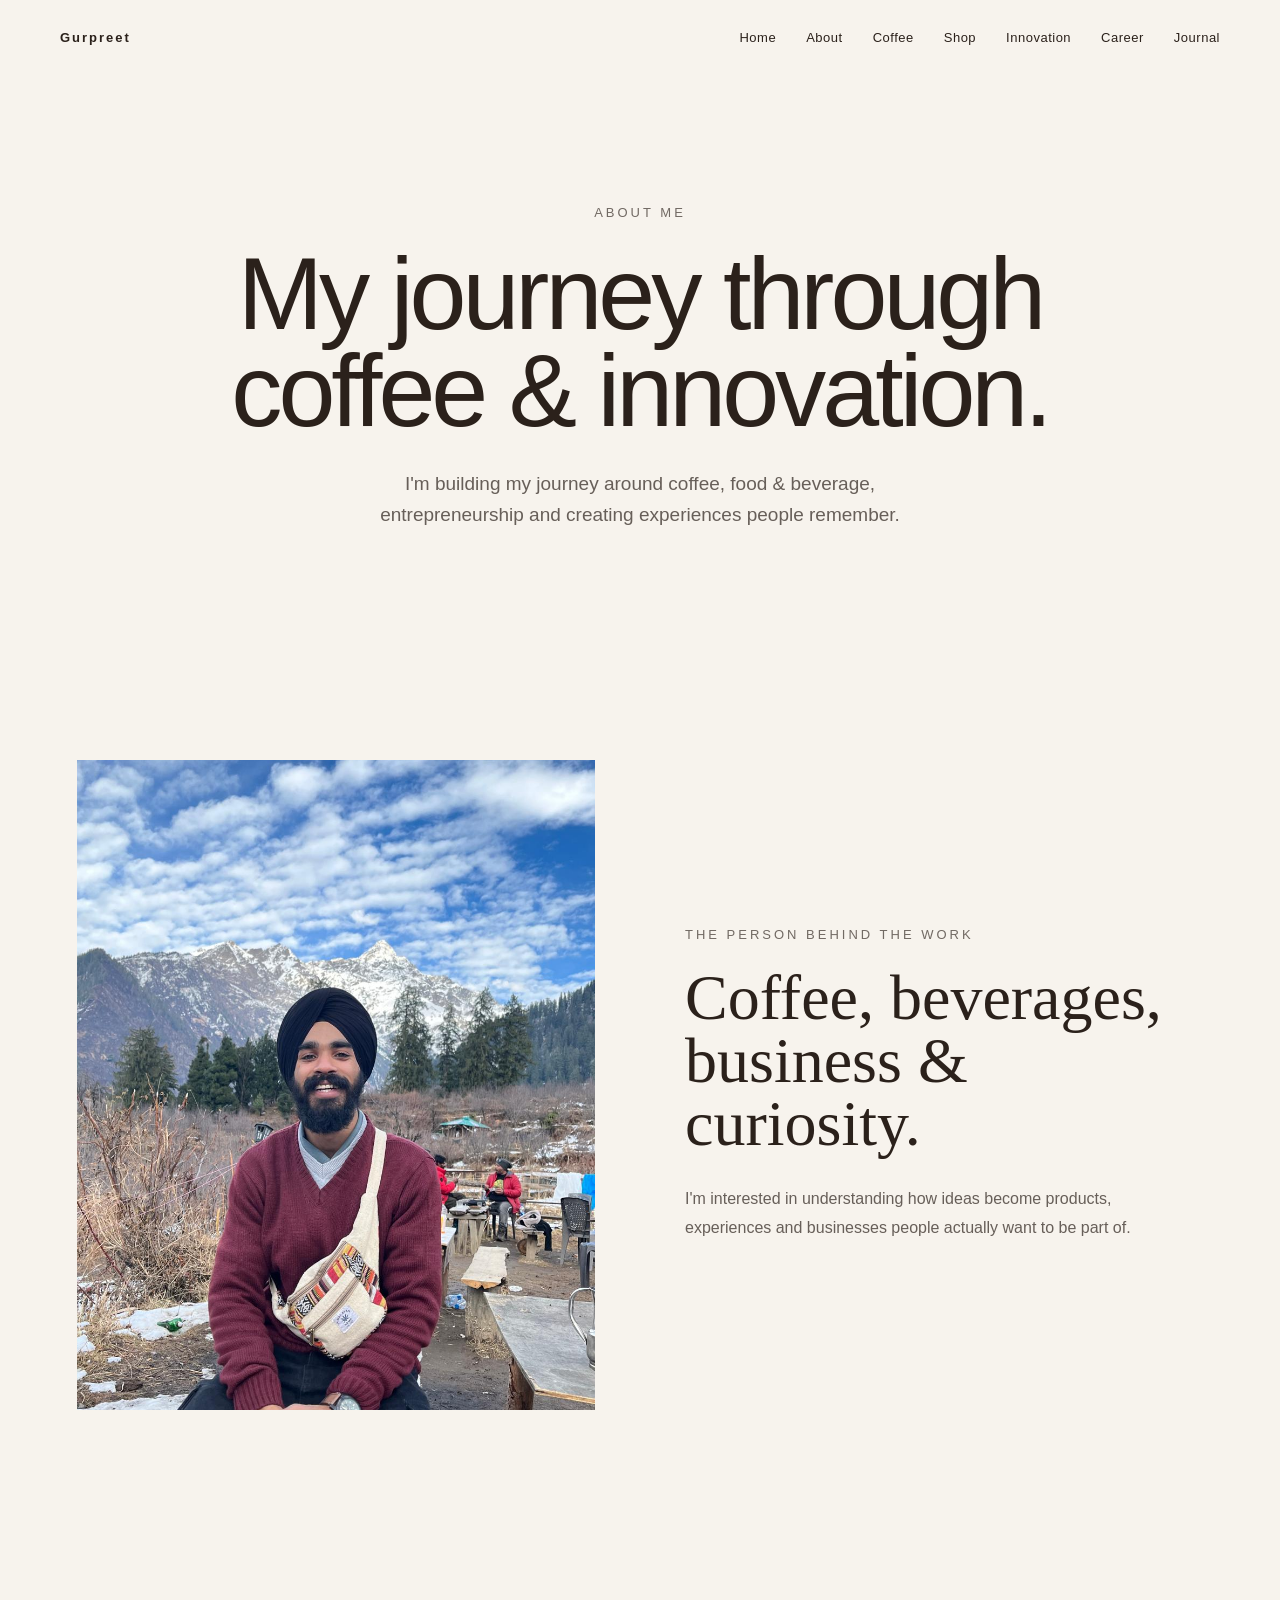
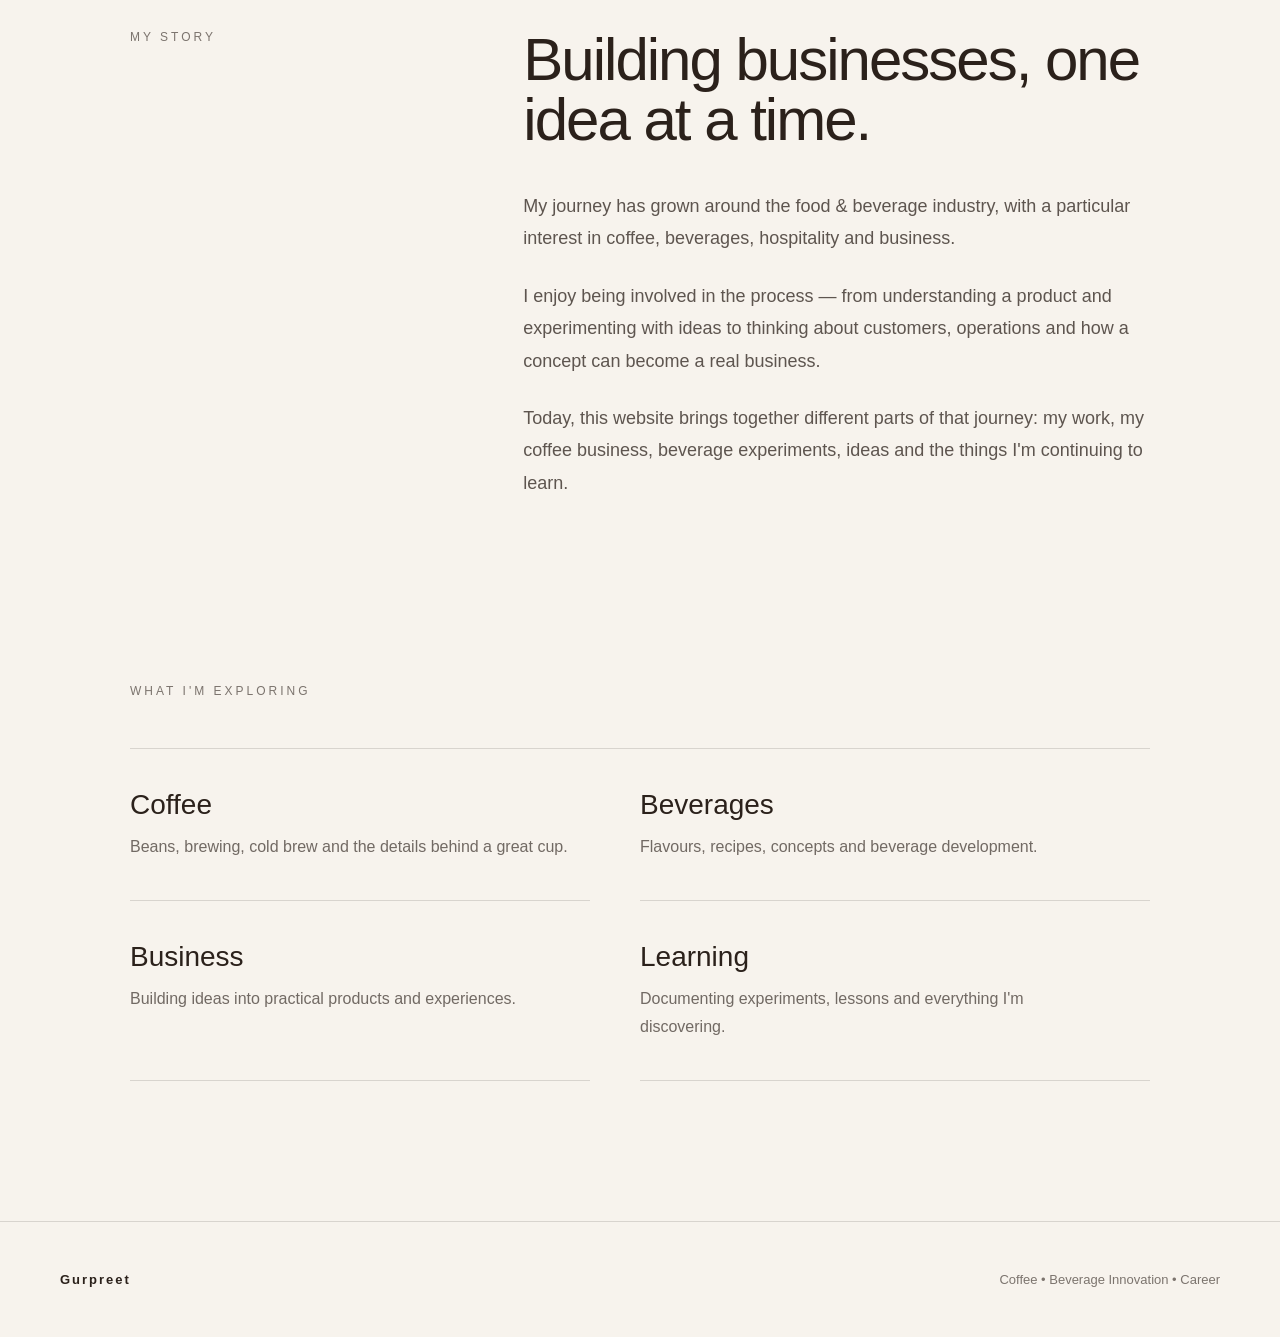
==== commit e5d12ed1: "Fix homepage JavaScript path" ====
--- a/About.html
+++ b/About.html
@@ -28,7 +28,7 @@
 
         <div class="nav-links">
 
-            <a href="Index.html">Home</a>
+            <a href="index.html">Home</a>
             <a href="About.html">About</a>
             <a href="Coffee.html">Coffee</a>
             <a href="Shop.html">Shop</a>
@@ -198,7 +198,7 @@
         </p>
 
     </footer>
-    <script src="js/script.js"></script>
+    <script src="Js/Script.js"></script>
 
 </body>
 
